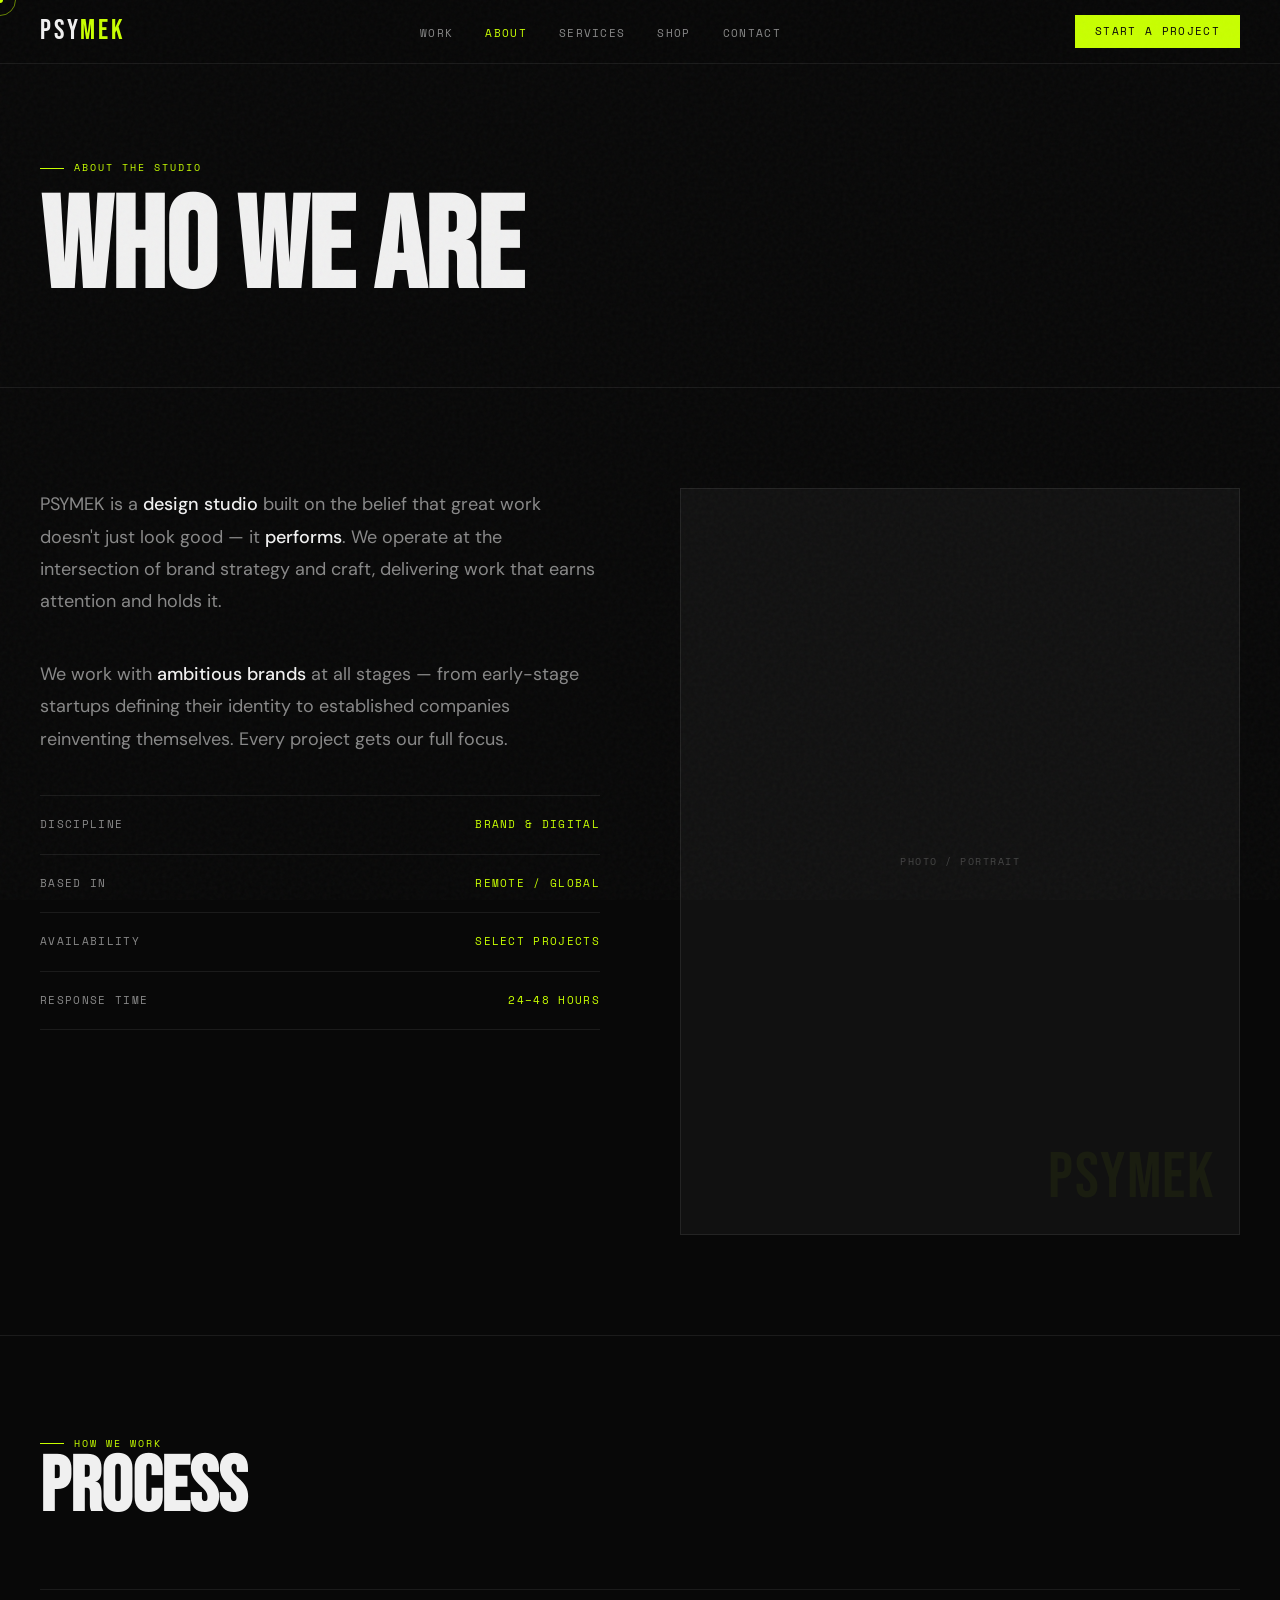
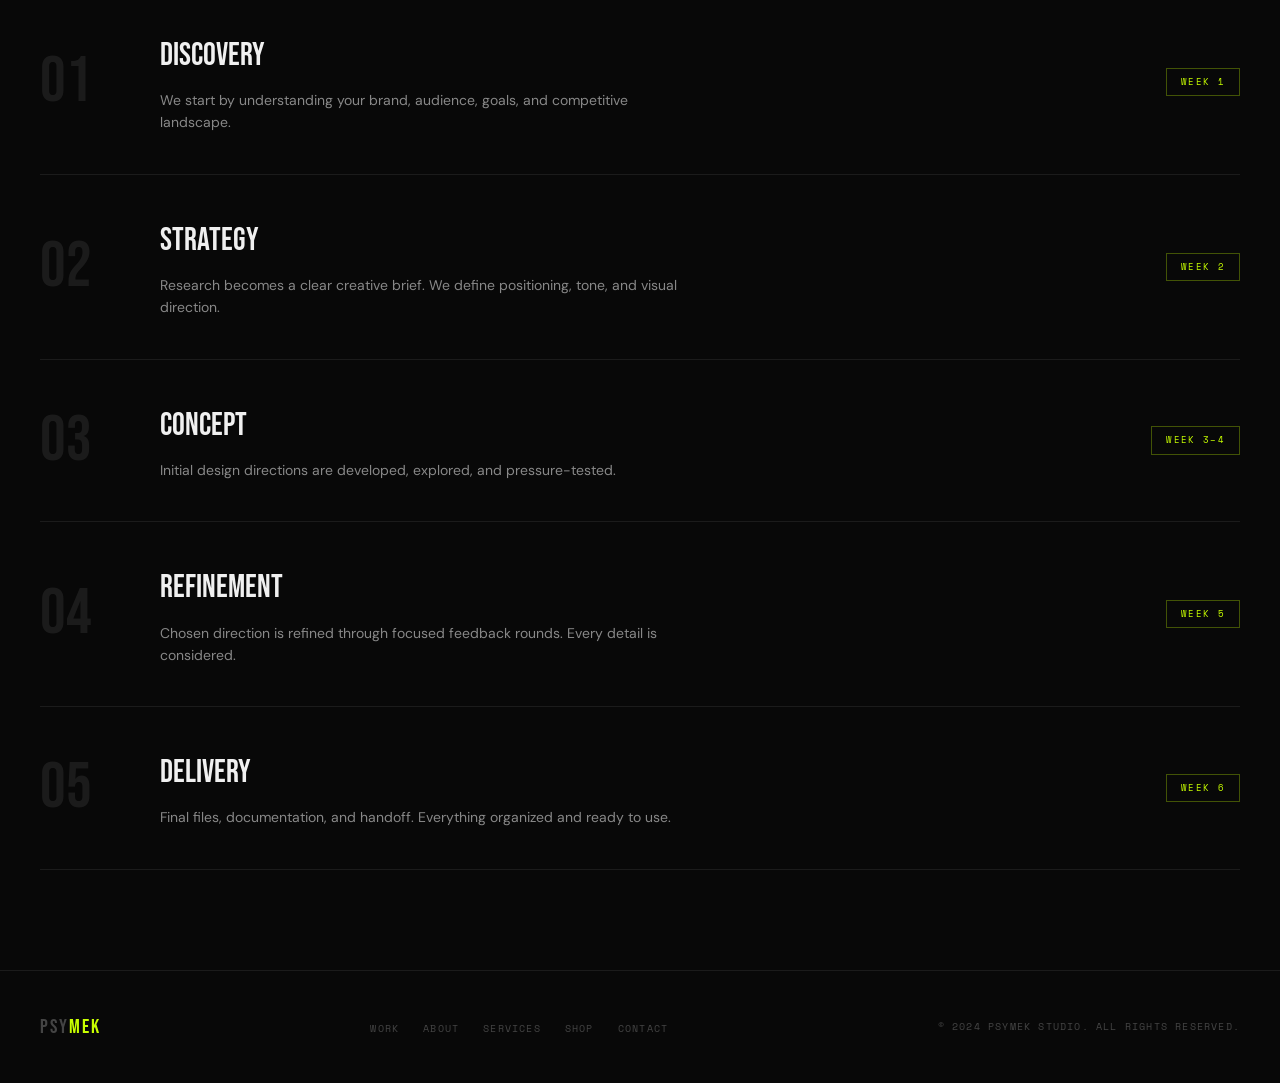
==== about.html @ 3a277c64 "Create about.html" ====
<!DOCTYPE html>
<html lang="en">
<head>
<meta charset="UTF-8">
<meta name="viewport" content="width=device-width, initial-scale=1.0">
<title>About — PSYMEK Studio</title>
<link rel="preconnect" href="https://fonts.googleapis.com">
<link rel="preconnect" href="https://fonts.gstatic.com" crossorigin>
<link rel="stylesheet" href="styles.css">
</head>
<body>

<div id="cursor-dot"></div>
<div id="cursor-ring"></div>

<nav>
  <a href="index.html" class="nav-logo">PSY<span>MEK</span></a>
  <ul class="nav-links">
    <li><a href="work.html">Work</a></li>
    <li><a href="about.html" class="active">About</a></li>
    <li><a href="services.html">Services</a></li>
    <li><a href="shop.html">Shop</a></li>
    <li><a href="contact.html">Contact</a></li>
  </ul>
  <button class="nav-hamburger" aria-label="Menu">
    <span></span><span></span><span></span>
  </button>
  <a href="contact.html" class="nav-cta">Start a Project</a>
</nav>

<div class="page-header">
  <div class="page-header-label">About the Studio</div>
  <h1 class="page-header-title">Who We Are</h1>
</div>

<section>
  <div class="about-grid">
    <div class="reveal">
      <p class="about-body">PSYMEK is a <strong>design studio</strong> built on the belief that great work doesn't just look good — it <strong>performs</strong>. We operate at the intersection of brand strategy and craft, delivering work that earns attention and holds it.</p>
      <p class="about-body">We work with <strong>ambitious brands</strong> at all stages — from early-stage startups defining their identity to established companies reinventing themselves. Every project gets our full focus.</p>
      <div class="about-highlights">
        <div class="highlight-item"><span class="highlight-label">Discipline</span><span class="highlight-val">Brand & Digital</span></div>
        <div class="highlight-item"><span class="highlight-label">Based In</span><span class="highlight-val">Remote / Global</span></div>
        <div class="highlight-item"><span class="highlight-label">Availability</span><span class="highlight-val">Select Projects</span></div>
        <div class="highlight-item"><span class="highlight-label">Response Time</span><span class="highlight-val">24–48 Hours</span></div>
      </div>
    </div>
    <div class="reveal">
      <div class="about-visual">Photo / Portrait</div>
    </div>
  </div>
</section>

<section>
  <div class="section-header reveal">
    <div><div class="section-label">How We Work</div><h2 class="section-title">Process</h2></div>
  </div>
  <div class="process-steps">
    <div class="process-step reveal"><div class="step-num">01</div><div class="step-content"><div class="step-title">Discovery</div><p class="step-desc">We start by understanding your brand, audience, goals, and competitive landscape.</p></div><span class="step-tag">Week 1</span></div>
    <div class="process-step reveal"><div class="step-num">02</div><div class="step-content"><div class="step-title">Strategy</div><p class="step-desc">Research becomes a clear creative brief. We define positioning, tone, and visual direction.</p></div><span class="step-tag">Week 2</span></div>
    <div class="process-step reveal"><div class="step-num">03</div><div class="step-content"><div class="step-title">Concept</div><p class="step-desc">Initial design directions are developed, explored, and pressure-tested.</p></div><span class="step-tag">Week 3–4</span></div>
    <div class="process-step reveal"><div class="step-num">04</div><div class="step-content"><div class="step-title">Refinement</div><p class="step-desc">Chosen direction is refined through focused feedback rounds. Every detail is considered.</p></div><span class="step-tag">Week 5</span></div>
    <div class="process-step reveal"><div class="step-num">05</div><div class="step-content"><div class="step-title">Delivery</div><p class="step-desc">Final files, documentation, and handoff. Everything organized and ready to use.</p></div><span class="step-tag">Week 6</span></div>
  </div>
</section>

<footer>
  <div class="footer-logo">PSY<span>MEK</span></div>
  <ul class="footer-links">
    <li><a href="work.html">Work</a></li><li><a href="about.html">About</a></li><li><a href="services.html">Services</a></li><li><a href="shop.html">Shop</a></li><li><a href="contact.html">Contact</a></li>
  </ul>
  <div class="footer-copy">&copy; 2024 PSYMEK Studio. All rights reserved.</div>
</footer>

<script>
if(window.matchMedia('(hover: hover) and (pointer: fine)').matches){const dot=document.getElementById('cursor-dot');const ring=document.getElementById('cursor-ring');let mx=0,my=0,rx=0,ry=0;document.addEventListener('mousemove',e=>{mx=e.clientX;my=e.clientY;dot.style.left=mx+'px';dot.style.top=my+'px';});function animateRing(){rx+=(mx-rx)*0.12;ry+=(my-ry)*0.12;ring.style.left=rx+'px';ring.style.top=ry+'px';requestAnimationFrame(animateRing);}animateRing();document.querySelectorAll('a,button').forEach(el=>{el.addEventListener('mouseenter',()=>document.body.classList.add('cursor-hover'));el.addEventListener('mouseleave',()=>document.body.classList.remove('cursor-hover'));});}
const ham=document.querySelector('.nav-hamburger');const nav=document.querySelector('.nav-links');ham.addEventListener('click',()=>{ham.classList.toggle('open');nav.classList.toggle('open');});
const observer=new IntersectionObserver(entries=>entries.forEach(e=>{if(e.isIntersecting)e.target.classList.add('visible');}),{threshold:0.1});document.querySelectorAll('.reveal').forEach(el=>observer.observe(el));
</script>
</body>
</html>
---- styles.css ----
/* PSYMEK Design Studio — Shared Styles */
@import url('https://fonts.googleapis.com/css2?family=Bebas+Neue&family=DM+Sans:ital,opsz,wght@0,9..40,300;0,9..40,400;0,9..40,500;1,9..40,300&family=Space+Mono:ital,wght@0,400;0,700;1,400&display=swap');

*, *::before, *::after { box-sizing: border-box; margin: 0; padding: 0; }

:root {
  --black: #080808;
  --void: #0c0c0c;
  --surface: #111111;
  --border: rgba(255,255,255,0.08);
  --border-accent: rgba(200,255,0,0.3);
  --accent: #c8ff00;
  --accent-dim: rgba(200,255,0,0.15);
  --white: #f0f0f0;
  --gray: #888;
  --gray-dim: #444;
  --font-display: 'Bebas Neue', sans-serif;
  --font-mono: 'Space Mono', monospace;
  --font-body: 'DM Sans', sans-serif;
}

html { scroll-behavior: smooth; }

body {
  background: var(--black);
  color: var(--white);
  font-family: var(--font-body);
  font-size: 16px;
  line-height: 1.6;
  overflow-x: hidden;
}

/* ---- CURSOR (mouse only) ---- */
#cursor-dot, #cursor-ring { display: none; }

@media (hover: hover) and (pointer: fine) {
  body { cursor: none; }
  #cursor-dot {
    display: block;
    position: fixed; top: 0; left: 0; z-index: 9999;
    width: 6px; height: 6px;
    background: var(--accent);
    border-radius: 50%;
    pointer-events: none;
    transform: translate(-50%, -50%);
    transition: transform 0.05s;
  }
  #cursor-ring {
    display: block;
    position: fixed; top: 0; left: 0; z-index: 9998;
    width: 32px; height: 32px;
    border: 1px solid rgba(200,255,0,0.5);
    border-radius: 50%;
    pointer-events: none;
    transform: translate(-50%, -50%);
    transition: transform 0.18s ease, width 0.2s, height 0.2s, border-color 0.2s;
  }
  body.cursor-hover #cursor-ring { width: 48px; height: 48px; border-color: var(--accent); }
}

/* ---- NOISE OVERLAY ---- */
body::after {
  content: '';
  position: fixed; inset: 0; z-index: 9990;
  pointer-events: none;
  opacity: 0.035;
  background-image: url("data:image/svg+xml,%3Csvg viewBox='0 0 256 256' xmlns='http://www.w3.org/2000/svg'%3E%3Cfilter id='noise'%3E%3CfeTurbulence type='fractalNoise' baseFrequency='0.9' numOctaves='4' stitchTiles='stitch'/%3E%3C/filter%3E%3Crect width='100%25' height='100%25' filter='url(%23noise)'/%3E%3C/svg%3E");
}

/* ---- NAV ---- */
nav {
  position: fixed; top: 0; left: 0; right: 0; z-index: 500;
  display: flex; align-items: center; justify-content: space-between;
  padding: 0 40px;
  height: 64px;
  border-bottom: 1px solid var(--border);
  background: rgba(8,8,8,0.92);
  backdrop-filter: blur(12px);
}
.nav-logo {
  font-family: var(--font-display);
  font-size: 28px;
  letter-spacing: 0.1em;
  color: var(--white);
  text-decoration: none;
  position: relative;
  z-index: 600;
}
.nav-logo span { color: var(--accent); }
.nav-links {
  display: flex; gap: 32px;
  list-style: none;
}
.nav-links a {
  font-family: var(--font-mono);
  font-size: 11px;
  text-transform: uppercase;
  letter-spacing: 0.12em;
  color: var(--gray);
  text-decoration: none;
  transition: color 0.2s;
}
@media (hover: hover) { .nav-links a:hover { color: var(--accent); } }
.nav-links a.active { color: var(--accent); }
.nav-cta {
  font-family: var(--font-mono);
  font-size: 11px;
  text-transform: uppercase;
  letter-spacing: 0.12em;
  color: var(--black);
  background: var(--accent);
  padding: 8px 20px;
  text-decoration: none;
  transition: background 0.2s, color 0.2s;
  position: relative;
  z-index: 600;
}
@media (hover: hover) { .nav-cta:hover { background: var(--white); } }

/* ---- HAMBURGER ---- */
.nav-hamburger {
  display: none;
  flex-direction: column;
  gap: 5px;
  background: none;
  border: none;
  padding: 8px;
  z-index: 600;
  position: relative;
}
@media (hover: hover) and (pointer: fine) { .nav-hamburger { cursor: none; } }
.nav-hamburger span {
  display: block;
  width: 22px; height: 1px;
  background: var(--white);
  transition: transform 0.3s, opacity 0.3s;
}
.nav-hamburger.open span:nth-child(1) { transform: translateY(6px) rotate(45deg); }
.nav-hamburger.open span:nth-child(2) { opacity: 0; }
.nav-hamburger.open span:nth-child(3) { transform: translateY(-6px) rotate(-45deg); }

/* ---- PAGE HEADER (inner pages) ---- */
.page-header {
  padding: 160px 40px 80px;
  border-bottom: 1px solid var(--border);
}
.page-header-label {
  font-family: var(--font-mono);
  font-size: 10px;
  text-transform: uppercase;
  letter-spacing: 0.2em;
  color: var(--accent);
  display: flex; align-items: center; gap: 10px;
  margin-bottom: 16px;
}
.page-header-label::before {
  content: '';
  display: block; width: 24px; height: 1px;
  background: var(--accent);
}
.page-header-title {
  font-family: var(--font-display);
  font-size: clamp(64px, 10vw, 140px);
  line-height: 0.9;
  color: var(--white);
}

/* ---- HERO ---- */
#hero {
  min-height: 100vh;
  padding: 120px 40px 80px;
  display: flex; flex-direction: column; justify-content: flex-end;
  border-bottom: 1px solid var(--border);
  position: relative; overflow: hidden;
}
.hero-tag {
  font-family: var(--font-mono);
  font-size: 11px;
  text-transform: uppercase;
  letter-spacing: 0.2em;
  color: var(--accent);
  margin-bottom: 24px;
  display: flex; align-items: center; gap: 12px;
}
.hero-tag::before { content: ''; display: block; width: 32px; height: 1px; background: var(--accent); }
.hero-title {
  font-family: var(--font-display);
  font-size: clamp(80px, 12vw, 180px);
  line-height: 0.9;
  letter-spacing: -0.01em;
  color: var(--white);
  margin-bottom: 40px;
}
.hero-title .line-accent { color: var(--accent); }
.hero-sub { display: flex; align-items: flex-end; justify-content: space-between; gap: 40px; flex-wrap: wrap; }
.hero-desc { max-width: 480px; font-size: 16px; color: var(--gray); line-height: 1.7; }
.hero-stats { display: flex; gap: 40px; }
.stat-item { text-align: right; }
.stat-num { font-family: var(--font-display); font-size: 48px; line-height: 1; color: var(--white); }
.stat-label { font-family: var(--font-mono); font-size: 10px; text-transform: uppercase; letter-spacing: 0.15em; color: var(--gray); margin-top: 4px; }
.hero-scroll-hint {
  position: absolute; bottom: 40px; right: 40px;
  font-family: var(--font-mono); font-size: 10px;
  text-transform: uppercase; letter-spacing: 0.15em;
  color: var(--gray-dim); writing-mode: vertical-rl;
  display: flex; align-items: center; gap: 12px;
}
.hero-scroll-hint::after { content: ''; display: block; width: 1px; height: 48px; background: var(--gray-dim); }

/* ---- TICKER ---- */
.ticker-wrap {
  overflow: hidden;
  border-top: 1px solid var(--border); border-bottom: 1px solid var(--border);
  background: var(--void); padding: 14px 0; white-space: nowrap;
}
.ticker-inner { display: inline-block; animation: ticker 30s linear infinite; }
.ticker-item {
  display: inline-flex; align-items: center; gap: 24px; margin-right: 48px;
  font-family: var(--font-mono); font-size: 11px;
  text-transform: uppercase; letter-spacing: 0.15em; color: var(--gray-dim);
}
.ticker-dot { width: 4px; height: 4px; background: var(--accent); border-radius: 50%; flex-shrink: 0; }
@keyframes ticker { from { transform: translateX(0); } to { transform: translateX(-50%); } }

/* ---- SECTION BASE ---- */
section { padding: 100px 40px; border-bottom: 1px solid var(--border); }
.section-header { display: flex; align-items: baseline; justify-content: space-between; margin-bottom: 64px; flex-wrap: wrap; gap: 16px; }
.section-label {
  font-family: var(--font-mono); font-size: 10px; text-transform: uppercase;
  letter-spacing: 0.2em; color: var(--accent); display: flex; align-items: center; gap: 10px;
}
.section-label::before { content: ''; display: block; width: 24px; height: 1px; background: var(--accent); }
.section-title { font-family: var(--font-display); font-size: clamp(48px, 6vw, 96px); line-height: 0.95; color: var(--white); }
.section-link {
  font-family: var(--font-mono); font-size: 11px; text-transform: uppercase; letter-spacing: 0.12em;
  color: var(--gray); text-decoration: none; border-bottom: 1px solid var(--gray-dim);
  padding-bottom: 2px; transition: color 0.2s, border-color 0.2s;
}
@media (hover: hover) { .section-link:hover { color: var(--accent); border-color: var(--accent); } }

/* ---- WORK GRID ---- */
.work-grid {
  display: grid; grid-template-columns: repeat(2, 1fr);
  gap: 1px; background: var(--border); border: 1px solid var(--border);
}
.work-item {
  background: var(--black); padding: 48px;
  position: relative; overflow: hidden; transition: background 0.3s;
}
.work-item::before {
  content: ''; position: absolute; top: 0; left: 0;
  width: 0; height: 2px; background: var(--accent); transition: width 0.4s ease;
}
@media (hover: hover) { .work-item:hover::before { width: 100%; } .work-item:hover { background: var(--surface); } }
.work-num { font-family: var(--font-mono); font-size: 10px; color: var(--gray-dim); letter-spacing: 0.15em; margin-bottom: 32px; }
.work-placeholder {
  width: 100%; aspect-ratio: 16/9; background: var(--surface); border: 1px solid var(--border);
  margin-bottom: 24px; display: flex; align-items: center; justify-content: center;
  font-family: var(--font-mono); font-size: 10px; color: var(--gray-dim);
  text-transform: uppercase; letter-spacing: 0.15em;
}
.work-placeholder img, .work-placeholder video { width: 100%; height: 100%; object-fit: cover; display: block; }
.work-title { font-family: var(--font-display); font-size: 36px; line-height: 1; color: var(--white); margin-bottom: 12px; }
.work-tags { display: flex; gap: 8px; flex-wrap: wrap; }
.tag { font-family: var(--font-mono); font-size: 9px; text-transform: uppercase; letter-spacing: 0.15em; color: var(--gray); border: 1px solid var(--border); padding: 4px 10px; }

/* ---- ABOUT ---- */
.about-grid { display: grid; grid-template-columns: 1fr 1fr; gap: 80px; align-items: start; }
.about-body { font-size: 18px; line-height: 1.8; color: var(--gray); margin-bottom: 40px; }
.about-body strong { color: var(--white); font-weight: 500; }
.about-highlights { display: flex; flex-direction: column; gap: 0; border-top: 1px solid var(--border); }
.highlight-item {
  display: flex; align-items: center; justify-content: space-between;
  padding: 20px 0; border-bottom: 1px solid var(--border);
  font-family: var(--font-mono); font-size: 11px; text-transform: uppercase; letter-spacing: 0.12em;
}
.highlight-label { color: var(--gray); }
.highlight-val { color: var(--accent); }
.about-visual {
  aspect-ratio: 3/4; background: var(--surface); border: 1px solid var(--border);
  display: flex; align-items: center; justify-content: center;
  font-family: var(--font-mono); font-size: 10px; color: var(--gray-dim);
  text-transform: uppercase; letter-spacing: 0.15em;
  position: relative; overflow: hidden;
}
.about-visual::after {
  content: 'PSYMEK'; position: absolute; bottom: 24px; right: 24px;
  font-family: var(--font-display); font-size: 64px; color: rgba(200,255,0,0.05); line-height: 1;
}

/* ---- SERVICES ---- */
.services-grid { display: grid; grid-template-columns: repeat(3, 1fr); gap: 1px; background: var(--border); border: 1px solid var(--border); }
.service-card { background: var(--black); padding: 40px; transition: background 0.3s; position: relative; }
@media (hover: hover) { .service-card:hover { background: var(--surface); } }
.service-icon { width: 40px; height: 40px; border: 1px solid var(--accent); display: flex; align-items: center; justify-content: center; margin-bottom: 24px; font-family: var(--font-mono); font-size: 14px; color: var(--accent); }
.service-title { font-family: var(--font-display); font-size: 28px; line-height: 1; color: var(--white); margin-bottom: 16px; }
.service-desc { font-size: 14px; line-height: 1.7; color: var(--gray); }

/* ---- PROCESS ---- */
.process-steps { display: flex; flex-direction: column; gap: 0; border-top: 1px solid var(--border); }
.process-step {
  display: grid; grid-template-columns: 80px 1fr auto;
  gap: 40px; align-items: center; padding: 40px 0; border-bottom: 1px solid var(--border);
  transition: background 0.2s; position: relative;
}
.step-num { font-family: var(--font-display); font-size: 64px; color: var(--border); line-height: 1; transition: color 0.3s; }
@media (hover: hover) { .process-step:hover .step-num { color: var(--accent); } }
.step-title { font-family: var(--font-display); font-size: 32px; color: var(--white); margin-bottom: 8px; }
.step-desc { font-size: 14px; color: var(--gray); max-width: 520px; }
.step-tag { font-family: var(--font-mono); font-size: 9px; text-transform: uppercase; letter-spacing: 0.15em; color: var(--accent); border: 1px solid var(--border-accent); padding: 6px 14px; white-space: nowrap; }

/* ---- SHOP ---- */
.shop-setup-notice {
  background: var(--surface);
  border: 1px solid var(--border-accent);
  padding: 32px 40px;
  margin-bottom: 64px;
  display: flex; gap: 32px; align-items: flex-start;
}
.shop-setup-accent {
  font-family: var(--font-display);
  font-size: 48px; line-height: 1;
  color: var(--accent); flex-shrink: 0;
}
.shop-setup-title { font-family: var(--font-display); font-size: 24px; color: var(--white); margin-bottom: 8px; }
.shop-setup-text { font-size: 14px; line-height: 1.7; color: var(--gray); }
.shop-setup-text a { color: var(--accent); }
.shop-setup-steps { margin-top: 16px; display: flex; flex-direction: column; gap: 6px; }
.shop-setup-step { font-family: var(--font-mono); font-size: 11px; color: var(--gray); display: flex; gap: 12px; }
.shop-setup-step-num { color: var(--accent); flex-shrink: 0; }

.shop-grid { display: grid; grid-template-columns: repeat(2, 1fr); gap: 1px; background: var(--border); border: 1px solid var(--border); }
.product-card { background: var(--black); padding: 32px; position: relative; overflow: hidden; transition: background 0.3s; }
@media (hover: hover) { .product-card:hover { background: var(--surface); } }
.product-image {
  width: 100%; aspect-ratio: 3/4; background: var(--surface); border: 1px solid var(--border);
  margin-bottom: 20px; overflow: hidden; display: flex; align-items: center; justify-content: center;
  font-family: var(--font-mono); font-size: 10px; color: var(--gray-dim);
  text-transform: uppercase; letter-spacing: 0.15em;
}
.product-image img { width: 100%; height: 100%; object-fit: cover; display: block; }
.product-name { font-family: var(--font-display); font-size: 28px; color: var(--white); margin-bottom: 4px; line-height: 1; }
.product-price { font-family: var(--font-mono); font-size: 12px; color: var(--accent); letter-spacing: 0.1em; margin-bottom: 20px; }
.product-buy-area { min-height: 52px; }

/* ---- CONTACT ---- */
.contact-wrap { display: grid; grid-template-columns: 1fr 1fr; gap: 80px; }
.contact-desc { font-size: 18px; line-height: 1.8; color: var(--gray); margin-bottom: 40px; max-width: 400px; }
.contact-detail { display: flex; flex-direction: column; gap: 0; border-top: 1px solid var(--border); margin-bottom: 48px; }
.contact-row { display: flex; align-items: center; justify-content: space-between; padding: 16px 0; border-bottom: 1px solid var(--border); font-family: var(--font-mono); font-size: 11px; text-transform: uppercase; letter-spacing: 0.12em; }
.contact-row-label { color: var(--gray); }
.contact-row-val { color: var(--white); }
.contact-form { display: flex; flex-direction: column; gap: 0; }
.form-group { display: flex; flex-direction: column; border-bottom: 1px solid var(--border); }
.form-label { font-family: var(--font-mono); font-size: 9px; text-transform: uppercase; letter-spacing: 0.2em; color: var(--gray); padding: 16px 0 8px; }
.form-input, .form-textarea { background: transparent; border: none; outline: none; color: var(--white); font-family: var(--font-body); font-size: 16px; padding: 0 0 16px; resize: none; width: 100%; }
.form-input::placeholder, .form-textarea::placeholder { color: var(--gray-dim); }
.form-textarea { min-height: 120px; }
.form-submit {
  margin-top: 32px; background: var(--accent); color: var(--black); border: none;
  padding: 18px 40px; font-family: var(--font-mono); font-size: 11px;
  text-transform: uppercase; letter-spacing: 0.15em; cursor: pointer;
  transition: background 0.2s; align-self: flex-start;
}
@media (hover: hover) and (pointer: fine) { .form-submit { cursor: none; } }
@media (hover: hover) { .form-submit:hover { background: var(--white); } }

/* ---- FOOTER ---- */
footer { padding: 40px; display: flex; align-items: center; justify-content: space-between; flex-wrap: wrap; gap: 16px; }
.footer-logo { font-family: var(--font-display); font-size: 20px; letter-spacing: 0.1em; color: var(--gray-dim); }
.footer-logo span { color: var(--accent); }
.footer-copy { font-family: var(--font-mono); font-size: 10px; text-transform: uppercase; letter-spacing: 0.12em; color: var(--gray-dim); }
.footer-links { display: flex; gap: 24px; list-style: none; }
.footer-links a { font-family: var(--font-mono); font-size: 10px; text-transform: uppercase; letter-spacing: 0.12em; color: var(--gray-dim); text-decoration: none; transition: color 0.2s; }
@media (hover: hover) { .footer-links a:hover { color: var(--accent); } }

/* ---- HOME FEATURED SECTIONS ---- */
.featured-grid { display: grid; grid-template-columns: repeat(2, 1fr); gap: 1px; background: var(--border); border: 1px solid var(--border); }

/* ---- REVEAL ANIMATION ---- */
.reveal { opacity: 0; transform: translateY(32px); transition: opacity 0.7s ease, transform 0.7s ease; }
.reveal.visible { opacity: 1; transform: translateY(0); }

/* ---- RESPONSIVE ---- */
@media (max-width: 900px) {
  nav { padding: 0 20px; }
  .nav-cta { display: none; }
  .nav-links {
    display: none;
    position: fixed; top: 0; left: 0; right: 0; bottom: 0;
    background: var(--black);
    flex-direction: column; align-items: center; justify-content: center;
    gap: 40px; z-index: 400;
  }
  .nav-links.open { display: flex; }
  .nav-links a { font-size: 16px; letter-spacing: 0.15em; }
  .nav-hamburger { display: flex; }
  section { padding: 72px 20px; }
  .page-header { padding: 120px 20px 60px; }
  #hero { padding: 100px 20px 60px; }
  .work-grid, .featured-grid { grid-template-columns: 1fr; }
  .shop-grid { grid-template-columns: 1fr; }
  .about-grid { grid-template-columns: 1fr; gap: 40px; }
  .services-grid { grid-template-columns: 1fr; }
  .contact-wrap { grid-template-columns: 1fr; gap: 48px; }
  .process-step { grid-template-columns: 60px 1fr; }
  .step-tag { display: none; }
  .shop-setup-notice { flex-direction: column; gap: 16px; padding: 24px; }
  footer { padding: 24px 20px; }
}
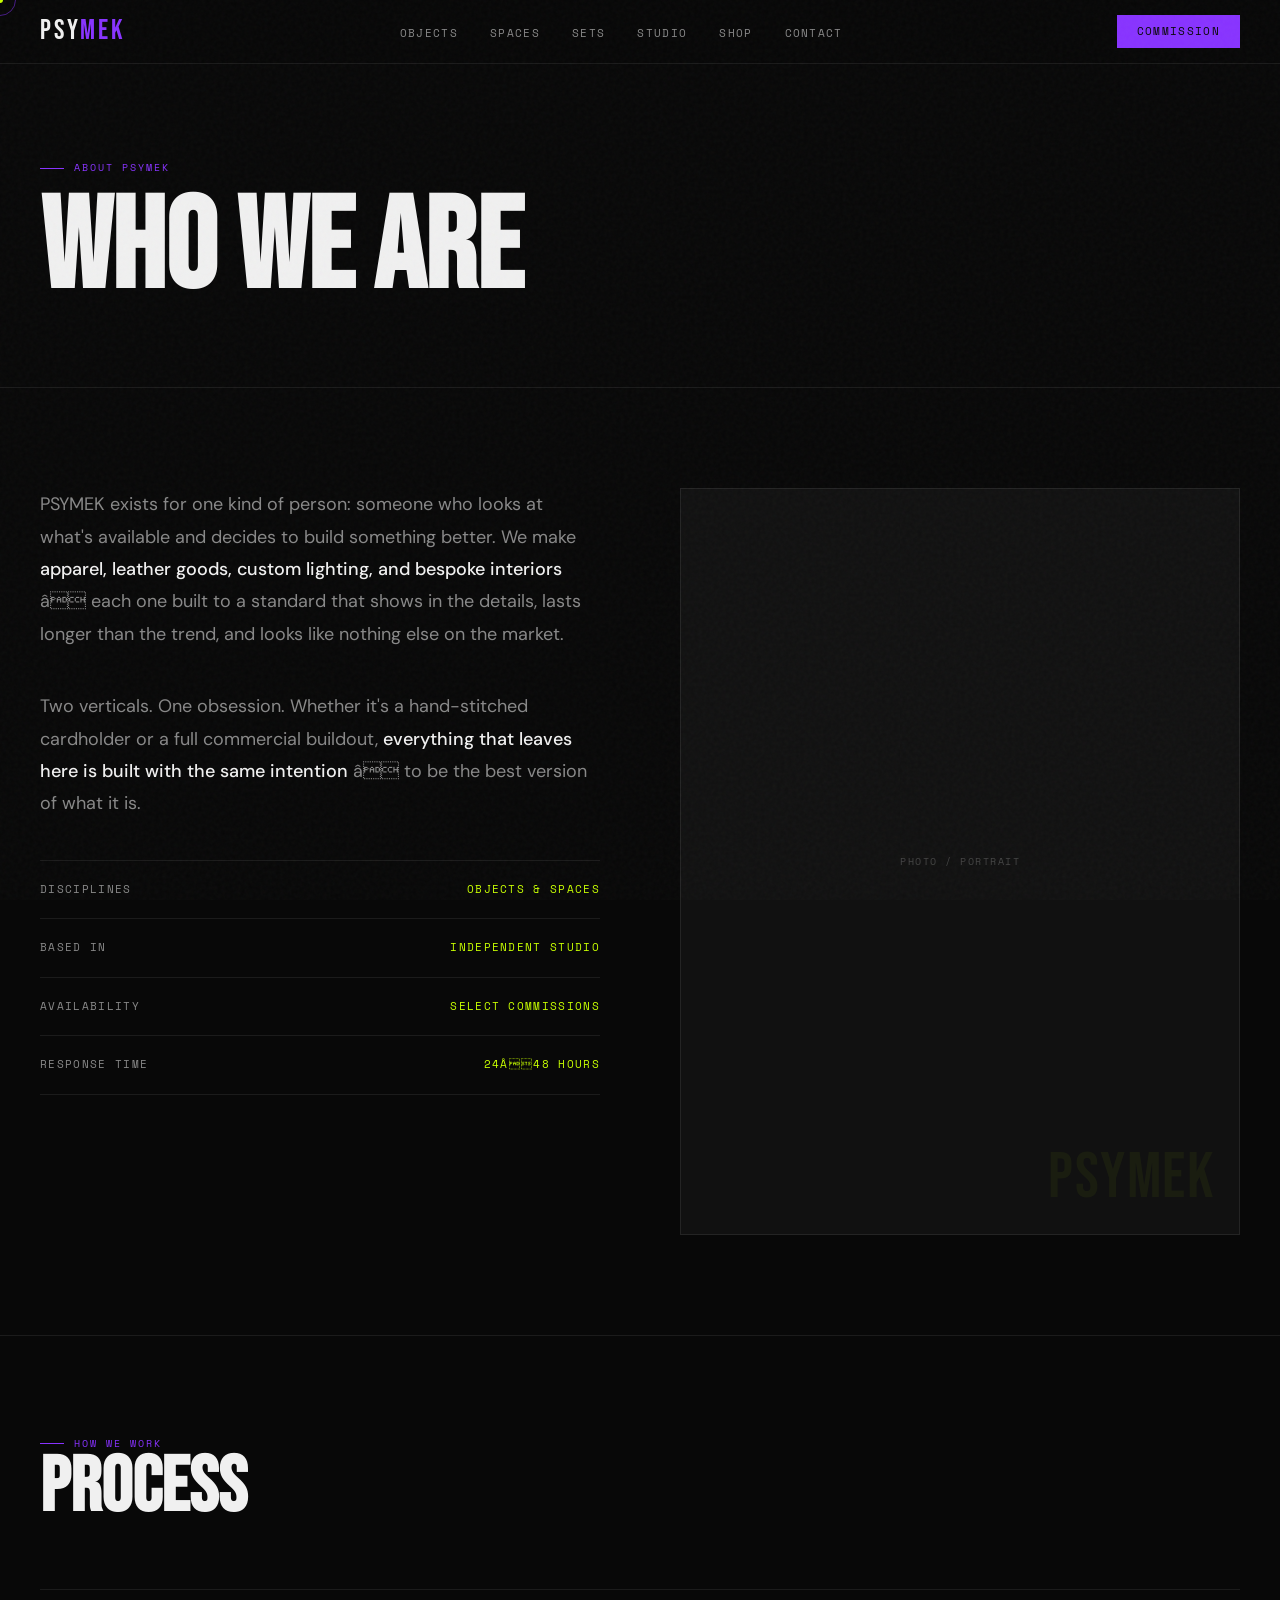
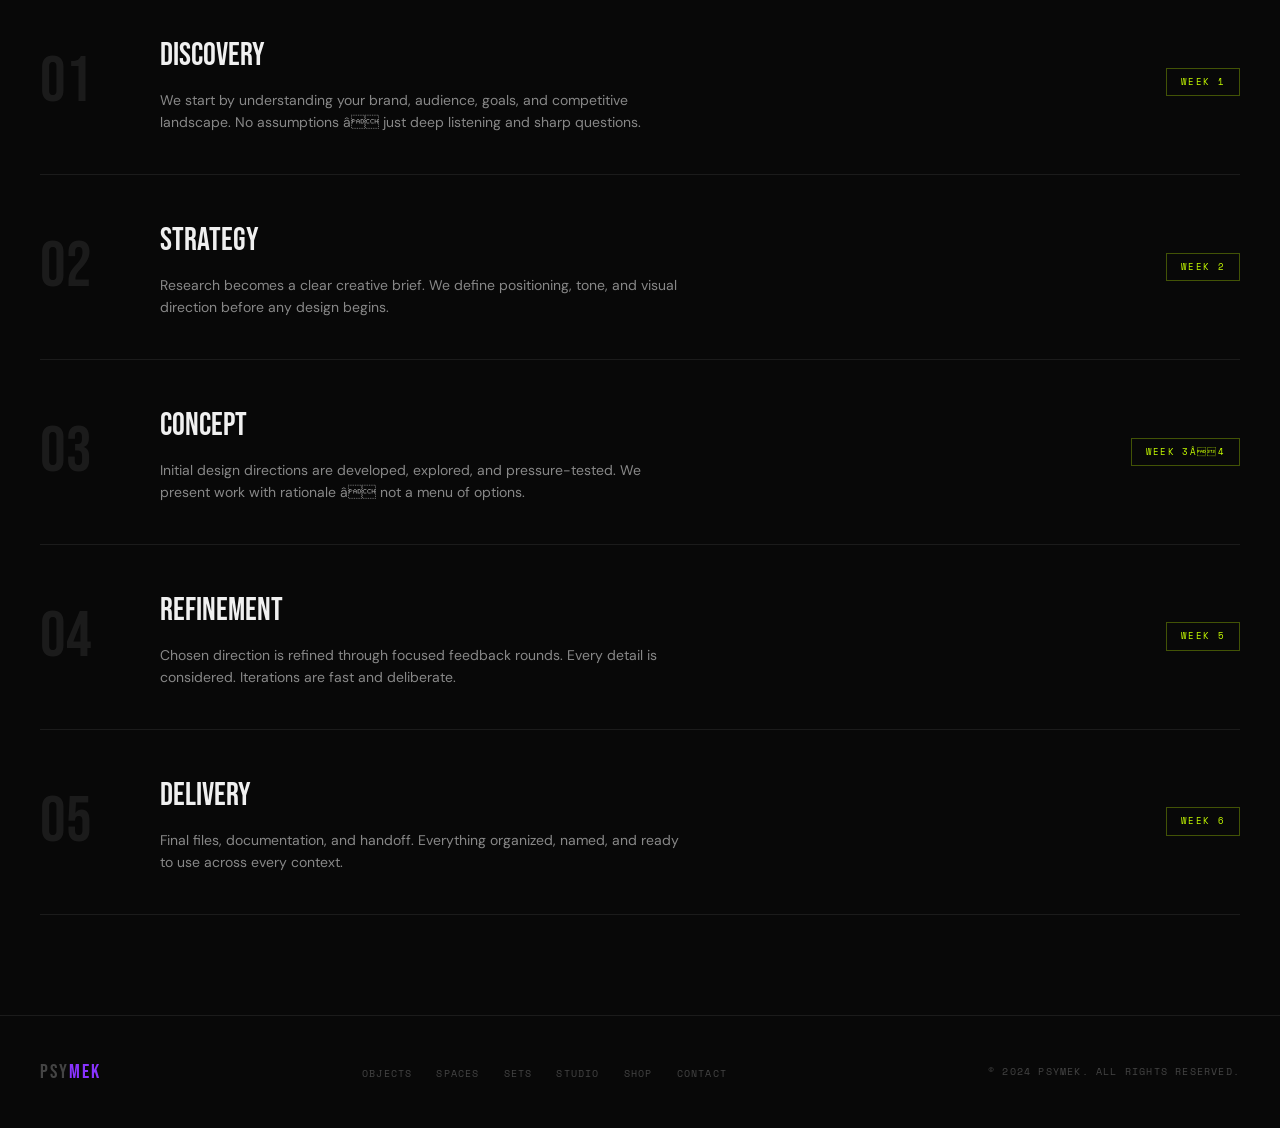
==== commit 6ed9f469: "Update about page content and navigation links" ====
--- a/about.html
+++ b/about.html
@@ -3,7 +3,7 @@
 <head>
 <meta charset="UTF-8">
 <meta name="viewport" content="width=device-width, initial-scale=1.0">
-<title>About — PSYMEK Studio</title>
+<title>About â PSYMEK</title>
 <link rel="preconnect" href="https://fonts.googleapis.com">
 <link rel="preconnect" href="https://fonts.gstatic.com" crossorigin>
 <link rel="stylesheet" href="styles.css">
@@ -16,33 +16,39 @@
 <nav>
   <a href="index.html" class="nav-logo">PSY<span>MEK</span></a>
   <ul class="nav-links">
-    <li><a href="work.html">Work</a></li>
-    <li><a href="about.html" class="active">About</a></li>
-    <li><a href="services.html">Services</a></li>
+    <li><a href="objects.html">Objects</a></li>
+    <li><a href="spaces.html">Spaces</a></li>
+    <li><a href="sets.html">Sets</a></li>
+    <li><a href="studio.html">Studio</a></li>
     <li><a href="shop.html">Shop</a></li>
     <li><a href="contact.html">Contact</a></li>
   </ul>
   <button class="nav-hamburger" aria-label="Menu">
     <span></span><span></span><span></span>
   </button>
-  <a href="contact.html" class="nav-cta">Start a Project</a>
+  <a href="contact.html" class="nav-cta">Commission</a>
 </nav>
 
 <div class="page-header">
-  <div class="page-header-label">About the Studio</div>
+  <div class="page-header-label">About PSYMEK</div>
   <h1 class="page-header-title">Who We Are</h1>
 </div>
 
+<!-- ABOUT -->
 <section>
   <div class="about-grid">
     <div class="reveal">
-      <p class="about-body">PSYMEK is a <strong>design studio</strong> built on the belief that great work doesn't just look good — it <strong>performs</strong>. We operate at the intersection of brand strategy and craft, delivering work that earns attention and holds it.</p>
-      <p class="about-body">We work with <strong>ambitious brands</strong> at all stages — from early-stage startups defining their identity to established companies reinventing themselves. Every project gets our full focus.</p>
+      <p class="about-body">
+        PSYMEK exists for one kind of person: someone who looks at what's available and decides to build something better. We make <strong>apparel, leather goods, custom lighting, and bespoke interiors</strong> â each one built to a standard that shows in the details, lasts longer than the trend, and looks like nothing else on the market.
+      </p>
+      <p class="about-body">
+        Two verticals. One obsession. Whether it's a hand-stitched cardholder or a full commercial buildout, <strong>everything that leaves here is built with the same intention</strong> â to be the best version of what it is.
+      </p>
       <div class="about-highlights">
-        <div class="highlight-item"><span class="highlight-label">Discipline</span><span class="highlight-val">Brand & Digital</span></div>
-        <div class="highlight-item"><span class="highlight-label">Based In</span><span class="highlight-val">Remote / Global</span></div>
-        <div class="highlight-item"><span class="highlight-label">Availability</span><span class="highlight-val">Select Projects</span></div>
-        <div class="highlight-item"><span class="highlight-label">Response Time</span><span class="highlight-val">24–48 Hours</span></div>
+        <div class="highlight-item"><span class="highlight-label">Disciplines</span><span class="highlight-val">Objects & Spaces</span></div>
+        <div class="highlight-item"><span class="highlight-label">Based In</span><span class="highlight-val">Independent Studio</span></div>
+        <div class="highlight-item"><span class="highlight-label">Availability</span><span class="highlight-val">Select Commissions</span></div>
+        <div class="highlight-item"><span class="highlight-label">Response Time</span><span class="highlight-val">24â48 Hours</span></div>
       </div>
     </div>
     <div class="reveal">
@@ -51,31 +57,84 @@
   </div>
 </section>
 
+<!-- PROCESS -->
 <section>
   <div class="section-header reveal">
-    <div><div class="section-label">How We Work</div><h2 class="section-title">Process</h2></div>
+    <div>
+      <div class="section-label">How We Work</div>
+      <h2 class="section-title">Process</h2>
+    </div>
   </div>
   <div class="process-steps">
-    <div class="process-step reveal"><div class="step-num">01</div><div class="step-content"><div class="step-title">Discovery</div><p class="step-desc">We start by understanding your brand, audience, goals, and competitive landscape.</p></div><span class="step-tag">Week 1</span></div>
-    <div class="process-step reveal"><div class="step-num">02</div><div class="step-content"><div class="step-title">Strategy</div><p class="step-desc">Research becomes a clear creative brief. We define positioning, tone, and visual direction.</p></div><span class="step-tag">Week 2</span></div>
-    <div class="process-step reveal"><div class="step-num">03</div><div class="step-content"><div class="step-title">Concept</div><p class="step-desc">Initial design directions are developed, explored, and pressure-tested.</p></div><span class="step-tag">Week 3–4</span></div>
-    <div class="process-step reveal"><div class="step-num">04</div><div class="step-content"><div class="step-title">Refinement</div><p class="step-desc">Chosen direction is refined through focused feedback rounds. Every detail is considered.</p></div><span class="step-tag">Week 5</span></div>
-    <div class="process-step reveal"><div class="step-num">05</div><div class="step-content"><div class="step-title">Delivery</div><p class="step-desc">Final files, documentation, and handoff. Everything organized and ready to use.</p></div><span class="step-tag">Week 6</span></div>
+    <div class="process-step reveal">
+      <div class="step-num">01</div>
+      <div class="step-content">
+        <div class="step-title">Discovery</div>
+        <p class="step-desc">We start by understanding your brand, audience, goals, and competitive landscape. No assumptions â just deep listening and sharp questions.</p>
+      </div>
+      <span class="step-tag">Week 1</span>
+    </div>
+    <div class="process-step reveal">
+      <div class="step-num">02</div>
+      <div class="step-content">
+        <div class="step-title">Strategy</div>
+        <p class="step-desc">Research becomes a clear creative brief. We define positioning, tone, and visual direction before any design begins.</p>
+      </div>
+      <span class="step-tag">Week 2</span>
+    </div>
+    <div class="process-step reveal">
+      <div class="step-num">03</div>
+      <div class="step-content">
+        <div class="step-title">Concept</div>
+        <p class="step-desc">Initial design directions are developed, explored, and pressure-tested. We present work with rationale â not a menu of options.</p>
+      </div>
+      <span class="step-tag">Week 3â4</span>
+    </div>
+    <div class="process-step reveal">
+      <div class="step-num">04</div>
+      <div class="step-content">
+        <div class="step-title">Refinement</div>
+        <p class="step-desc">Chosen direction is refined through focused feedback rounds. Every detail is considered. Iterations are fast and deliberate.</p>
+      </div>
+      <span class="step-tag">Week 5</span>
+    </div>
+    <div class="process-step reveal">
+      <div class="step-num">05</div>
+      <div class="step-content">
+        <div class="step-title">Delivery</div>
+        <p class="step-desc">Final files, documentation, and handoff. Everything organized, named, and ready to use across every context.</p>
+      </div>
+      <span class="step-tag">Week 6</span>
+    </div>
   </div>
 </section>
 
 <footer>
   <div class="footer-logo">PSY<span>MEK</span></div>
   <ul class="footer-links">
-    <li><a href="work.html">Work</a></li><li><a href="about.html">About</a></li><li><a href="services.html">Services</a></li><li><a href="shop.html">Shop</a></li><li><a href="contact.html">Contact</a></li>
+    <li><a href="objects.html">Objects</a></li>
+    <li><a href="spaces.html">Spaces</a></li>
+    <li><a href="sets.html">Sets</a></li>
+    <li><a href="studio.html">Studio</a></li>
+    <li><a href="shop.html">Shop</a></li>
+    <li><a href="contact.html">Contact</a></li>
   </ul>
-  <div class="footer-copy">&copy; 2024 PSYMEK Studio. All rights reserved.</div>
+  <div class="footer-copy">&copy; 2024 PSYMEK. All rights reserved.</div>
 </footer>
 
 <script>
-if(window.matchMedia('(hover: hover) and (pointer: fine)').matches){const dot=document.getElementById('cursor-dot');const ring=document.getElementById('cursor-ring');let mx=0,my=0,rx=0,ry=0;document.addEventListener('mousemove',e=>{mx=e.clientX;my=e.clientY;dot.style.left=mx+'px';dot.style.top=my+'px';});function animateRing(){rx+=(mx-rx)*0.12;ry+=(my-ry)*0.12;ring.style.left=rx+'px';ring.style.top=ry+'px';requestAnimationFrame(animateRing);}animateRing();document.querySelectorAll('a,button').forEach(el=>{el.addEventListener('mouseenter',()=>document.body.classList.add('cursor-hover'));el.addEventListener('mouseleave',()=>document.body.classList.remove('cursor-hover'));});}
-const ham=document.querySelector('.nav-hamburger');const nav=document.querySelector('.nav-links');ham.addEventListener('click',()=>{ham.classList.toggle('open');nav.classList.toggle('open');});
-const observer=new IntersectionObserver(entries=>entries.forEach(e=>{if(e.isIntersecting)e.target.classList.add('visible');}),{threshold:0.1});document.querySelectorAll('.reveal').forEach(el=>observer.observe(el));
+if (window.matchMedia('(hover: hover) and (pointer: fine)').matches) {
+  const dot = document.getElementById('cursor-dot'); const ring = document.getElementById('cursor-ring');
+  let mx = 0, my = 0, rx = 0, ry = 0;
+  document.addEventListener('mousemove', e => { mx = e.clientX; my = e.clientY; ring.style.left = mx+'px'; ring.style.top = my+'px'; });
+  function animateDot() { rx += (mx-rx)*0.12; ry += (my-ry)*0.12; dot.style.left = rx+'px'; dot.style.top = ry+'px'; requestAnimationFrame(animateDot); }
+  animateDot();
+  document.querySelectorAll('a, button').forEach(el => { el.addEventListener('mouseenter', () => document.body.classList.add('cursor-hover')); el.addEventListener('mouseleave', () => document.body.classList.remove('cursor-hover')); });
+}
+const ham = document.querySelector('.nav-hamburger'); const nav = document.querySelector('.nav-links');
+ham.addEventListener('click', () => { ham.classList.toggle('open'); nav.classList.toggle('open'); });
+const observer = new IntersectionObserver(entries => entries.forEach(e => { if (e.isIntersecting) e.target.classList.add('visible'); }), { threshold: 0.1 });
+document.querySelectorAll('.reveal').forEach(el => observer.observe(el));
 </script>
 </body>
 </html>
--- a/styles.css
+++ b/styles.css
@@ -1,4 +1,4 @@
-/* PSYMEK Design Studio — Shared Styles */
+/* PSYMEK Design Studio â Shared Styles */
 @import url('https://fonts.googleapis.com/css2?family=Bebas+Neue&family=DM+Sans:ital,opsz,wght@0,9..40,300;0,9..40,400;0,9..40,500;1,9..40,300&family=Space+Mono:ital,wght@0,400;0,700;1,400&display=swap');
 
 *, *::before, *::after { box-sizing: border-box; margin: 0; padding: 0; }
@@ -8,9 +8,12 @@
   --void: #0c0c0c;
   --surface: #111111;
   --border: rgba(255,255,255,0.08);
-  --border-accent: rgba(200,255,0,0.3);
-  --accent: #c8ff00;
-  --accent-dim: rgba(200,255,0,0.15);
+  --border-accent: rgba(136,51,255,0.3);
+  --accent: #8833FF;
+  --accent-dim: rgba(136,51,255,0.15);
+  --accent-2: #C8FF00;
+  --accent-2-dim: rgba(200,255,0,0.15);
+  --border-accent-2: rgba(200,255,0,0.3);
   --white: #f0f0f0;
   --gray: #888;
   --gray-dim: #444;
@@ -39,7 +42,7 @@
     display: block;
     position: fixed; top: 0; left: 0; z-index: 9999;
     width: 6px; height: 6px;
-    background: var(--accent);
+    background: var(--accent-2);
     border-radius: 50%;
     pointer-events: none;
     transform: translate(-50%, -50%);
@@ -49,7 +52,7 @@
     display: block;
     position: fixed; top: 0; left: 0; z-index: 9998;
     width: 32px; height: 32px;
-    border: 1px solid rgba(200,255,0,0.5);
+    border: 1px solid rgba(136,51,255,0.5);
     border-radius: 50%;
     pointer-events: none;
     transform: translate(-50%, -50%);
@@ -196,7 +199,7 @@
 .hero-desc { max-width: 480px; font-size: 16px; color: var(--gray); line-height: 1.7; }
 .hero-stats { display: flex; gap: 40px; }
 .stat-item { text-align: right; }
-.stat-num { font-family: var(--font-display); font-size: 48px; line-height: 1; color: var(--white); }
+.stat-num { font-family: var(--font-display); font-size: 48px; line-height: 1; color: var(--accent-2); }
 .stat-label { font-family: var(--font-mono); font-size: 10px; text-transform: uppercase; letter-spacing: 0.15em; color: var(--gray); margin-top: 4px; }
 .hero-scroll-hint {
   position: absolute; bottom: 40px; right: 40px;
@@ -219,7 +222,7 @@
   font-family: var(--font-mono); font-size: 11px;
   text-transform: uppercase; letter-spacing: 0.15em; color: var(--gray-dim);
 }
-.ticker-dot { width: 4px; height: 4px; background: var(--accent); border-radius: 50%; flex-shrink: 0; }
+.ticker-dot { width: 4px; height: 4px; background: var(--accent-2); border-radius: 50%; flex-shrink: 0; }
 @keyframes ticker { from { transform: translateX(0); } to { transform: translateX(-50%); } }
 
 /* ---- SECTION BASE ---- */
@@ -275,7 +278,7 @@
   font-family: var(--font-mono); font-size: 11px; text-transform: uppercase; letter-spacing: 0.12em;
 }
 .highlight-label { color: var(--gray); }
-.highlight-val { color: var(--accent); }
+.highlight-val { color: var(--accent-2); }
 .about-visual {
   aspect-ratio: 3/4; background: var(--surface); border: 1px solid var(--border);
   display: flex; align-items: center; justify-content: center;
@@ -307,7 +310,7 @@
 @media (hover: hover) { .process-step:hover .step-num { color: var(--accent); } }
 .step-title { font-family: var(--font-display); font-size: 32px; color: var(--white); margin-bottom: 8px; }
 .step-desc { font-size: 14px; color: var(--gray); max-width: 520px; }
-.step-tag { font-family: var(--font-mono); font-size: 9px; text-transform: uppercase; letter-spacing: 0.15em; color: var(--accent); border: 1px solid var(--border-accent); padding: 6px 14px; white-space: nowrap; }
+.step-tag { font-family: var(--font-mono); font-size: 9px; text-transform: uppercase; letter-spacing: 0.15em; color: var(--accent-2); border: 1px solid var(--border-accent-2); padding: 6px 14px; white-space: nowrap; }
 
 /* ---- SHOP ---- */
 .shop-setup-notice {
@@ -320,14 +323,14 @@
 .shop-setup-accent {
   font-family: var(--font-display);
   font-size: 48px; line-height: 1;
-  color: var(--accent); flex-shrink: 0;
+  color: var(--accent-2); flex-shrink: 0;
 }
 .shop-setup-title { font-family: var(--font-display); font-size: 24px; color: var(--white); margin-bottom: 8px; }
 .shop-setup-text { font-size: 14px; line-height: 1.7; color: var(--gray); }
 .shop-setup-text a { color: var(--accent); }
 .shop-setup-steps { margin-top: 16px; display: flex; flex-direction: column; gap: 6px; }
 .shop-setup-step { font-family: var(--font-mono); font-size: 11px; color: var(--gray); display: flex; gap: 12px; }
-.shop-setup-step-num { color: var(--accent); flex-shrink: 0; }
+.shop-setup-step-num { color: var(--accent-2); flex-shrink: 0; }
 
 .shop-grid { display: grid; grid-template-columns: repeat(2, 1fr); gap: 1px; background: var(--border); border: 1px solid var(--border); }
 .product-card { background: var(--black); padding: 32px; position: relative; overflow: hidden; transition: background 0.3s; }
@@ -340,7 +343,7 @@
 }
 .product-image img { width: 100%; height: 100%; object-fit: cover; display: block; }
 .product-name { font-family: var(--font-display); font-size: 28px; color: var(--white); margin-bottom: 4px; line-height: 1; }
-.product-price { font-family: var(--font-mono); font-size: 12px; color: var(--accent); letter-spacing: 0.1em; margin-bottom: 20px; }
+.product-price { font-family: var(--font-mono); font-size: 12px; color: var(--accent-2); letter-spacing: 0.1em; margin-bottom: 20px; }
 .product-buy-area { min-height: 52px; }
 
 /* ---- CONTACT ---- */
@@ -381,6 +384,98 @@
 .reveal { opacity: 0; transform: translateY(32px); transition: opacity 0.7s ease, transform 0.7s ease; }
 .reveal.visible { opacity: 1; transform: translateY(0); }
 
+/* ---- PILLAR CARDS (homepage four-pillar grid) ---- */
+.pillars-grid {
+  display: grid;
+  grid-template-columns: repeat(4, 1fr);
+  gap: 1px;
+  background: var(--border);
+  border: 1px solid var(--border);
+}
+
+.pillar-card {
+  display: flex;
+  flex-direction: column;
+  gap: 24px;
+  padding: 40px 32px;
+  background: var(--black);
+  text-decoration: none;
+  color: var(--white);
+  transition: background 0.3s ease;
+  position: relative;
+}
+
+.pillar-card::after {
+  content: '';
+  position: absolute;
+  bottom: 0; left: 0; right: 0;
+  height: 2px;
+  background: var(--accent);
+  transform: scaleX(0);
+  transform-origin: left;
+  transition: transform 0.4s ease;
+}
+
+.pillar-card:hover { background: var(--surface); }
+.pillar-card:hover::after { transform: scaleX(1); }
+
+.pillar-num {
+  font-family: var(--font-mono);
+  font-size: 11px;
+  color: var(--accent);
+  letter-spacing: 0.15em;
+}
+
+.pillar-body { flex: 1; }
+
+.pillar-title {
+  font-family: var(--font-display);
+  font-size: clamp(28px, 2.5vw, 40px);
+  letter-spacing: 0.03em;
+  margin-bottom: 12px;
+  line-height: 1;
+}
+
+.pillar-desc {
+  font-size: 14px;
+  color: var(--gray);
+  line-height: 1.6;
+  margin-bottom: 20px;
+}
+
+.pillar-list {
+  list-style: none;
+  display: flex;
+  flex-direction: column;
+  gap: 6px;
+}
+
+.pillar-list li {
+  font-family: var(--font-mono);
+  font-size: 11px;
+  color: var(--gray-dim);
+  letter-spacing: 0.08em;
+  padding-left: 14px;
+  position: relative;
+}
+
+.pillar-list li::before {
+  content: 'â';
+  position: absolute;
+  left: 0;
+  color: var(--accent-2);
+}
+
+.pillar-cta {
+  font-family: var(--font-mono);
+  font-size: 11px;
+  letter-spacing: 0.15em;
+  color: var(--accent);
+  transition: color 0.2s;
+}
+
+.pillar-card:hover .pillar-cta { color: var(--accent-2); }
+
 /* ---- RESPONSIVE ---- */
 @media (max-width: 900px) {
   nav { padding: 0 20px; }
@@ -399,6 +494,7 @@
   .page-header { padding: 120px 20px 60px; }
   #hero { padding: 100px 20px 60px; }
   .work-grid, .featured-grid { grid-template-columns: 1fr; }
+  .pillars-grid { grid-template-columns: 1fr 1fr; }
   .shop-grid { grid-template-columns: 1fr; }
   .about-grid { grid-template-columns: 1fr; gap: 40px; }
   .services-grid { grid-template-columns: 1fr; }
